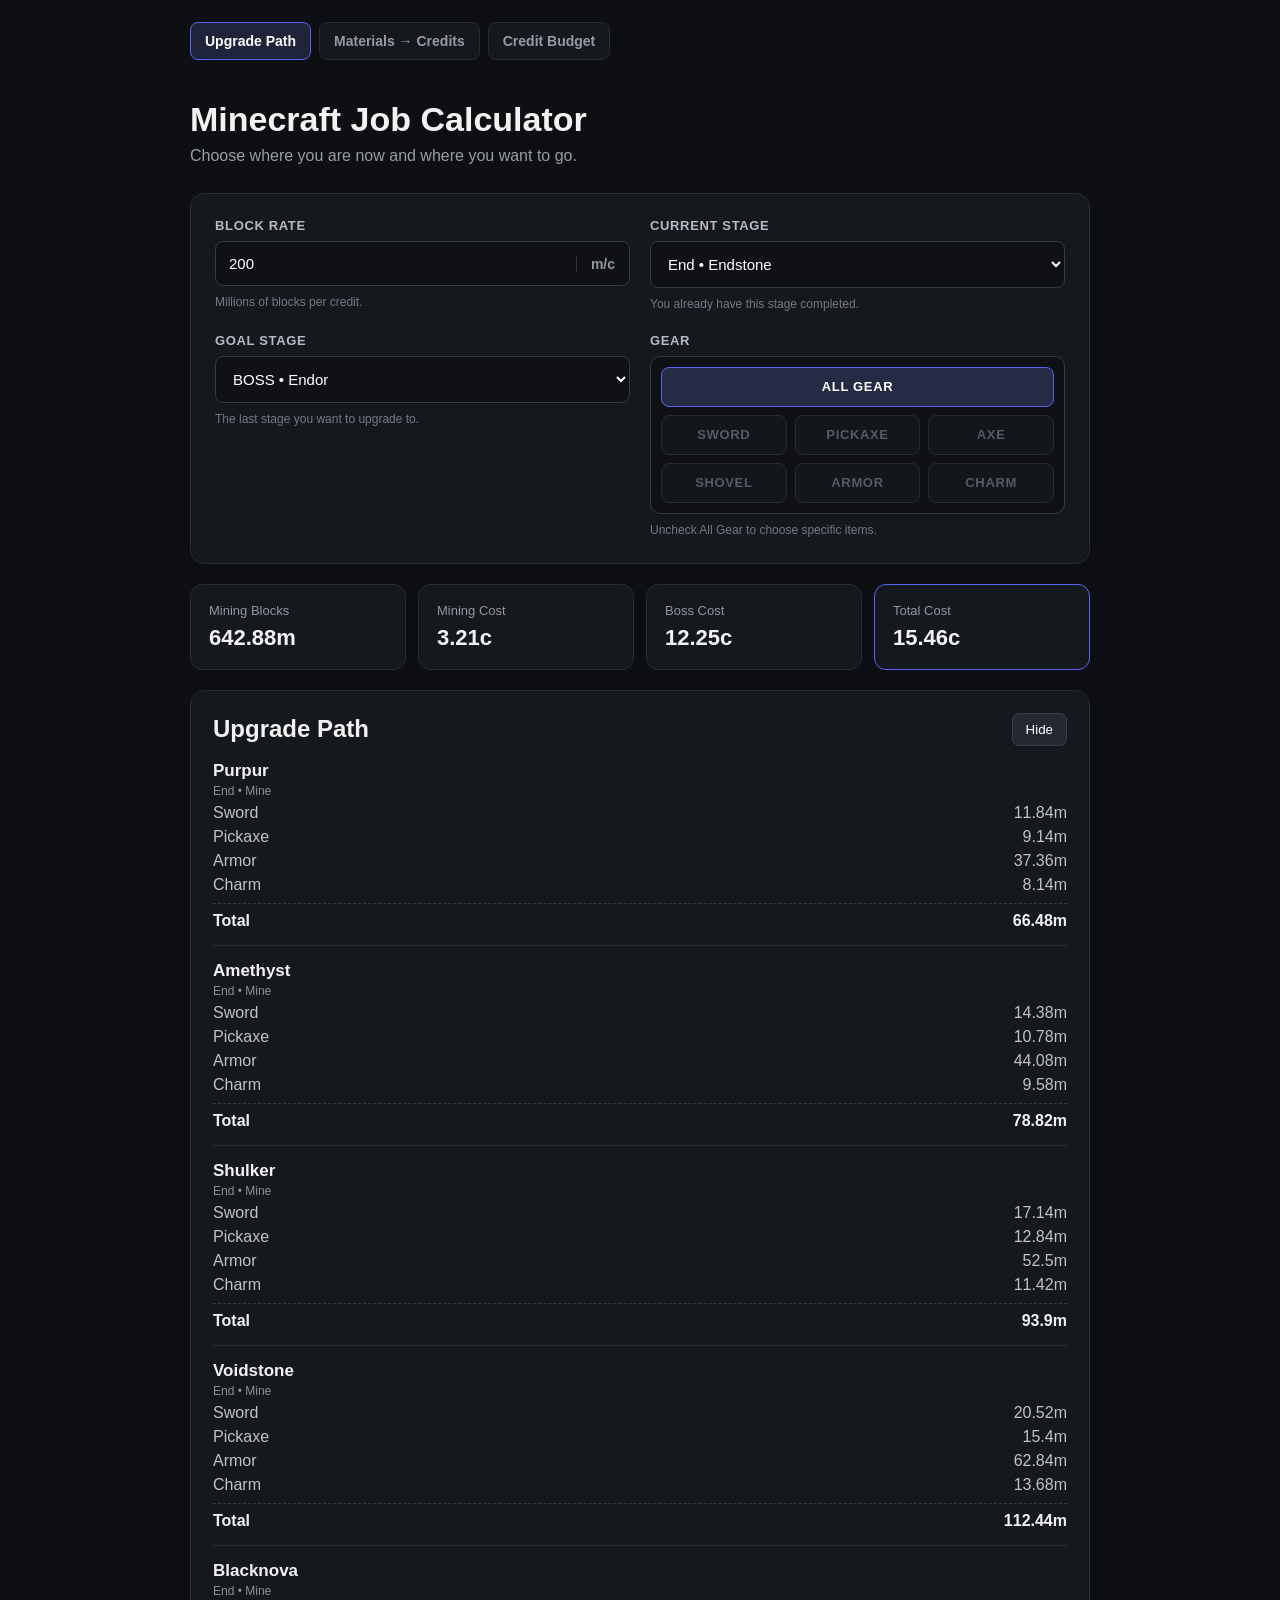
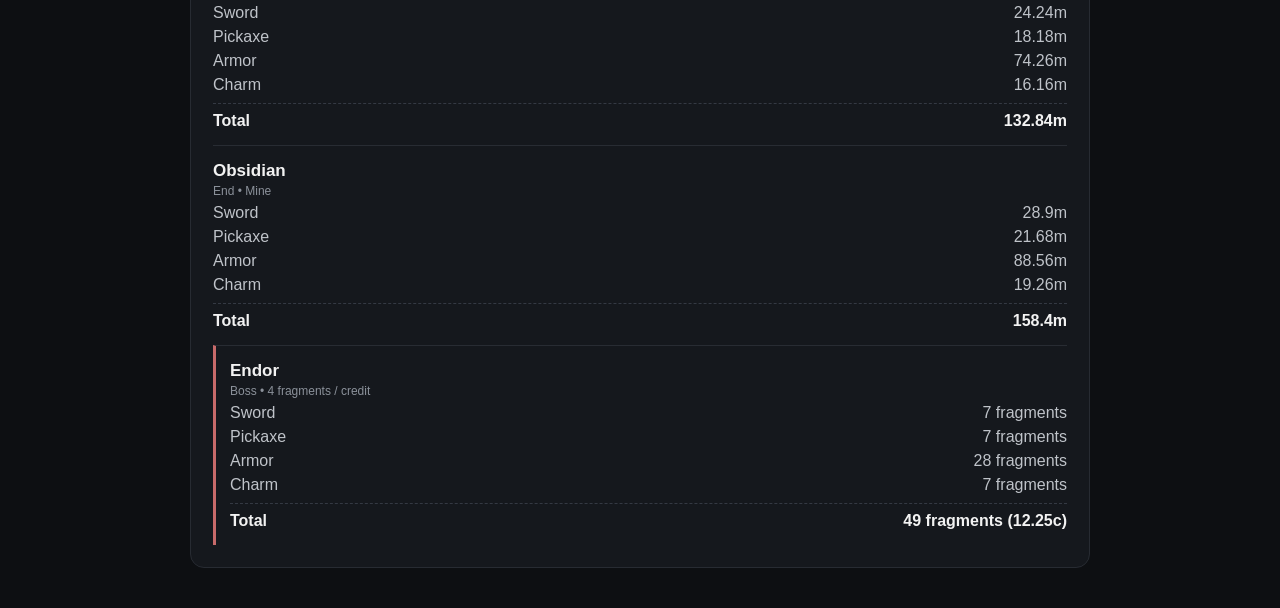
==== index.html @ 7564c840 "Update index.html" ====
<!DOCTYPE html>
<html lang="en">

<head>
    <meta charset="UTF-8">

    <meta
        name="viewport"
        content="width=device-width, initial-scale=1.0"
    >

    <title>Minecraft Job Calculator</title>

    <link rel="stylesheet" href="style.css">
</head>

<body>

    <nav class="site-nav">
        <a href="index.html" class="active">
            Upgrade Path
        </a>

        <a href="materials.html">
            Materials → Credits
        </a>

        <a href="budget.html">
            Credit Budget
        </a>
    </nav>

    <main class="container">

        <header>
            <h1>Minecraft Job Calculator</h1>

            <p>
                Choose where you are now and where you want to go.
            </p>
        </header>


        <section class="calculator">

            <div class="field">

                <label for="blockRate">
                    Block Rate
                </label>

                <div class="input-unit">

                    <input
                        type="number"
                        id="blockRate"
                        value="200"
                        min="0.01"
                        step="0.01"
                        placeholder="200"
                    >

                    <span>m/c</span>

                </div>

                <small>
                    Millions of blocks per credit.
                </small>

            </div>


            <div class="field">

                <label for="fromStage">
                    Current Stage
                </label>

                <select id="fromStage"></select>

                <small>
                    You already have this stage completed.
                </small>

            </div>


            <div class="field">

                <label for="toStage">
                    Goal Stage
                </label>

                <select id="toStage"></select>

                <small>
                    The last stage you want to upgrade to.
                </small>

            </div>


<div class="field gear-field">

    <label>
        Gear
    </label>

    <div class="gear-selector" id="gearSelector">

        <label class="gear-choice all-choice">

            <input
                type="checkbox"
                id="gearAll"
                value="all"
                checked
            >

            <span>
                All Gear
            </span>

        </label>


        <div class="gear-choice-grid">

            <label class="gear-choice">

                <input
                    type="checkbox"
                    class="gear-checkbox"
                    value="sword"
                    disabled
                >

                <span>
                    Sword
                </span>

            </label>


            <label class="gear-choice">

                <input
                    type="checkbox"
                    class="gear-checkbox"
                    value="pickaxe"
                    disabled
                >

                <span>
                    Pickaxe
                </span>

            </label>


            <label class="gear-choice">

                <input
                    type="checkbox"
                    class="gear-checkbox"
                    value="axe"
                    disabled
                >

                <span>
                    Axe
                </span>

            </label>


            <label class="gear-choice">

                <input
                    type="checkbox"
                    class="gear-checkbox"
                    value="shovel"
                    disabled
                >

                <span>
                    Shovel
                </span>

            </label>


            <label class="gear-choice">

                <input
                    type="checkbox"
                    class="gear-checkbox"
                    value="armor"
                    disabled
                >

                <span>
                    Armor
                </span>

            </label>


            <label class="gear-choice">

                <input
                    type="checkbox"
                    class="gear-checkbox"
                    value="charm"
                    disabled
                >

                <span>
                    Charm
                </span>

            </label>

        </div>

    </div>

    <small>
        Uncheck All Gear to choose specific items.
    </small>

</div>

        </section>


        <section class="results">

            <div class="result-card">

                <span>
                    Mining Blocks
                </span>

                <strong id="totalBlocks">
                    0
                </strong>

            </div>


            <div class="result-card">

                <span>
                    Mining Cost
                </span>

                <strong id="miningCredits">
                    0c
                </strong>

            </div>


            <div class="result-card">

                <span>
                    Boss Cost
                </span>

                <strong id="bossCredits">
                    0c
                </strong>

            </div>


            <div class="result-card total">

                <span>
                    Total Cost
                </span>

                <strong id="totalCredits">
                    0c
                </strong>

            </div>

        </section>


        <section class="breakdown-section">

            <div class="breakdown-header">

                <h2>
                    Upgrade Path
                </h2>

                <button id="toggleBreakdown">
                    Hide
                </button>

            </div>

            <div id="breakdown"></div>

        </section>

    </main>


<script src="data.js?v=2"></script>
<script src="script.js?v=2"></script>

</body>

</html>
---- style.css ----
* {
    box-sizing: border-box;
}

body {
    margin: 0;
    background: #0d0f12;
    color: #f2f2f2;
    font-family: Arial, Helvetica, sans-serif;
}

.container {
    width: min(900px, calc(100% - 32px));
    margin: 40px auto;
}

header {
    margin-bottom: 28px;
}

h1 {
    margin: 0;
    font-size: 34px;
}

header p {
    color: #989da6;
    margin-top: 8px;
}

.calculator {
    background: #15181d;
    border: 1px solid #272b32;
    border-radius: 14px;

    padding: 24px;

    display: grid;
    grid-template-columns: 1fr 1fr;
    gap: 20px;
}

.field {
    display: flex;
    flex-direction: column;
    gap: 8px;
}

.field label {
    font-size: 13px;
    font-weight: bold;
    color: #b5bac3;
    text-transform: uppercase;
    letter-spacing: .05em;
}

select {
    width: 100%;
    padding: 13px;

    color: white;
    background: #0f1115;

    border: 1px solid #343943;
    border-radius: 8px;

    font-size: 15px;
}

.results {
    margin-top: 20px;

    display: grid;
    grid-template-columns: repeat(4, 1fr);
    gap: 12px;
}

.result-card {
    background: #15181d;
    border: 1px solid #272b32;
    border-radius: 12px;

    padding: 18px;

    display: flex;
    flex-direction: column;
    gap: 7px;
}

.result-card span {
    color: #9298a1;
    font-size: 13px;
}

.result-card strong {
    font-size: 22px;
}

.result-card.total {
    border-color: #5865f2;
}

.breakdown-section {
    margin-top: 20px;

    background: #15181d;
    border: 1px solid #272b32;
    border-radius: 14px;

    padding: 22px;
}

.breakdown-header {
    display: flex;
    justify-content: space-between;
    align-items: center;
}

.breakdown-header h2 {
    margin: 0;
}

button {
    padding: 8px 13px;

    color: white;
    background: #242830;

    border: 1px solid #383e49;
    border-radius: 7px;

    cursor: pointer;
}

.world-title {
    margin-top: 28px;
    margin-bottom: 10px;

    color: #aaa;
    font-size: 13px;

    text-transform: uppercase;
    letter-spacing: .08em;
}

.stage {
    border-top: 1px solid #282c33;
    padding: 15px 0;
}

.stage:first-child {
    border-top: none;
}

.stage-name {
    font-size: 17px;
    font-weight: bold;
}

.stage-type {
    color: #8b919a;
    font-size: 12px;
    margin-top: 3px;
}

.item-row {
    margin-top: 6px;

    display: flex;
    justify-content: space-between;

    color: #bfc3c9;
}

.stage-total {
    margin-top: 9px;
    padding-top: 8px;

    border-top: 1px dashed #343943;

    display: flex;
    justify-content: space-between;

    font-weight: bold;
}

.boss {
    border-left: 3px solid #c76a6a;
    padding-left: 14px;
}

.warning {
    color: #e5b567;
    font-size: 13px;
    margin-top: 7px;
}

@media (max-width: 700px) {

    .calculator {
        grid-template-columns: 1fr;
    }

    .results {
        grid-template-columns: 1fr 1fr;
    }
}

@media (max-width: 450px) {

    .results {
        grid-template-columns: 1fr;
    }
}

.field small {
    color: #737983;
    font-size: 12px;
    line-height: 1.4;
}

.input-unit {
    display: flex;
    align-items: center;

    background: #0f1115;
    border: 1px solid #343943;
    border-radius: 8px;

    overflow: hidden;
}

.input-unit input {
    flex: 1;
    min-width: 0;

    padding: 13px;

    background: transparent;
    color: white;

    border: none;
    outline: none;

    font-size: 15px;
}

.input-unit:focus-within {
    border-color: #5865f2;
}

.input-unit span {
    padding: 0 14px;

    color: #9298a1;
    font-size: 14px;
    font-weight: bold;

    border-left: 1px solid #343943;
}
.site-nav {
    width: min(900px, calc(100% - 32px));
    margin: 22px auto 0;

    display: flex;
    gap: 8px;

    overflow-x: auto;
}

.site-nav a {
    padding: 10px 14px;

    color: #949aa4;
    text-decoration: none;

    background: #15181d;
    border: 1px solid #272b32;
    border-radius: 8px;

    font-size: 14px;
    font-weight: 600;

    white-space: nowrap;

    transition:
        background 0.15s ease,
        color 0.15s ease,
        border-color 0.15s ease;
}

.site-nav a:hover {
    color: #ffffff;
    background: #1c2026;
}

.site-nav a.active {
    color: #ffffff;
    border-color: #5865f2;
    background: #20243a;
}
.normal-input {
    width: 100%;

    padding: 13px 14px;

    color: #f2f2f2;
    background: #0f1115;

    border: 1px solid #343943;
    border-radius: 9px;

    outline: none;

    font-size: 16px;

    transition:
        border-color 0.15s ease,
        box-shadow 0.15s ease;
}

.normal-input:focus {
    border-color: #5865f2;

    box-shadow:
        0 0 0 3px
        rgba(88, 101, 242, 0.12);
}

.quick-results {
    grid-template-columns:
        repeat(2, 1fr);
}

@media (max-width: 600px) {

    .quick-results {
        grid-template-columns: 1fr;
    }

}
/* ---------- POLISHED NUMBER INPUTS ---------- */

.unit-input {
    display: flex;
    align-items: stretch;

    width: 100%;
    min-height: 48px;

    background: #0f1115;
    border: 1px solid #343943;
    border-radius: 10px;

    overflow: hidden;

    transition:
        border-color 0.15s ease,
        box-shadow 0.15s ease;
}

.unit-input:focus-within {
    border-color: #5865f2;

    box-shadow:
        0 0 0 3px rgba(88, 101, 242, 0.12);
}

.unit-input input {
    flex: 1;
    min-width: 0;

    padding: 12px 14px;

    border: none;
    outline: none;

    color: #f2f2f2;
    background: transparent;

    font-size: 17px;
    font-weight: 600;
}

.unit-input input::placeholder {
    color: #555b65;
}

.unit-label {
    display: flex;
    align-items: center;
    justify-content: center;

    min-width: 78px;
    padding: 0 14px;

    background: #191d23;
    border-left: 1px solid #343943;

    color: #9399a3;

    font-size: 13px;
    font-weight: 600;

    white-space: nowrap;
}

.unit-label strong {
    margin-right: 4px;

    color: #f2f2f2;
    font-size: 15px;
}


/* ---------- MULTI GEAR SELECTOR ---------- */

.gear-selector {
    padding: 10px;

    background: #0f1115;
    border: 1px solid #343943;
    border-radius: 10px;
}

.gear-choice-grid {
    display: grid;
    grid-template-columns: repeat(3, 1fr);

    gap: 8px;

    margin-top: 8px;
}

.gear-choice {
    position: relative;

    display: block;

    cursor: pointer;
}

.gear-choice input {
    position: absolute;
    opacity: 0;
    pointer-events: none;
}

.gear-choice span {
    display: flex;
    align-items: center;
    justify-content: center;

    min-height: 40px;
    padding: 9px 10px;

    background: #181b20;
    border: 1px solid #30353d;
    border-radius: 8px;

    color: #a7adb6;

    font-size: 13px;
    font-weight: 600;

    transition:
        color 0.15s ease,
        background 0.15s ease,
        border-color 0.15s ease;
}

.gear-choice input:checked + span {
    color: #ffffff;

    background: #252a45;
    border-color: #5865f2;
}

.gear-choice input:disabled + span {
    color: #555b64;
    background: #13161a;
    border-color: #272b31;

    cursor: not-allowed;
}

.all-choice span {
    width: 100%;
}

@media (max-width: 550px) {

    .gear-choice-grid {
        grid-template-columns: repeat(2, 1fr);
    }

}
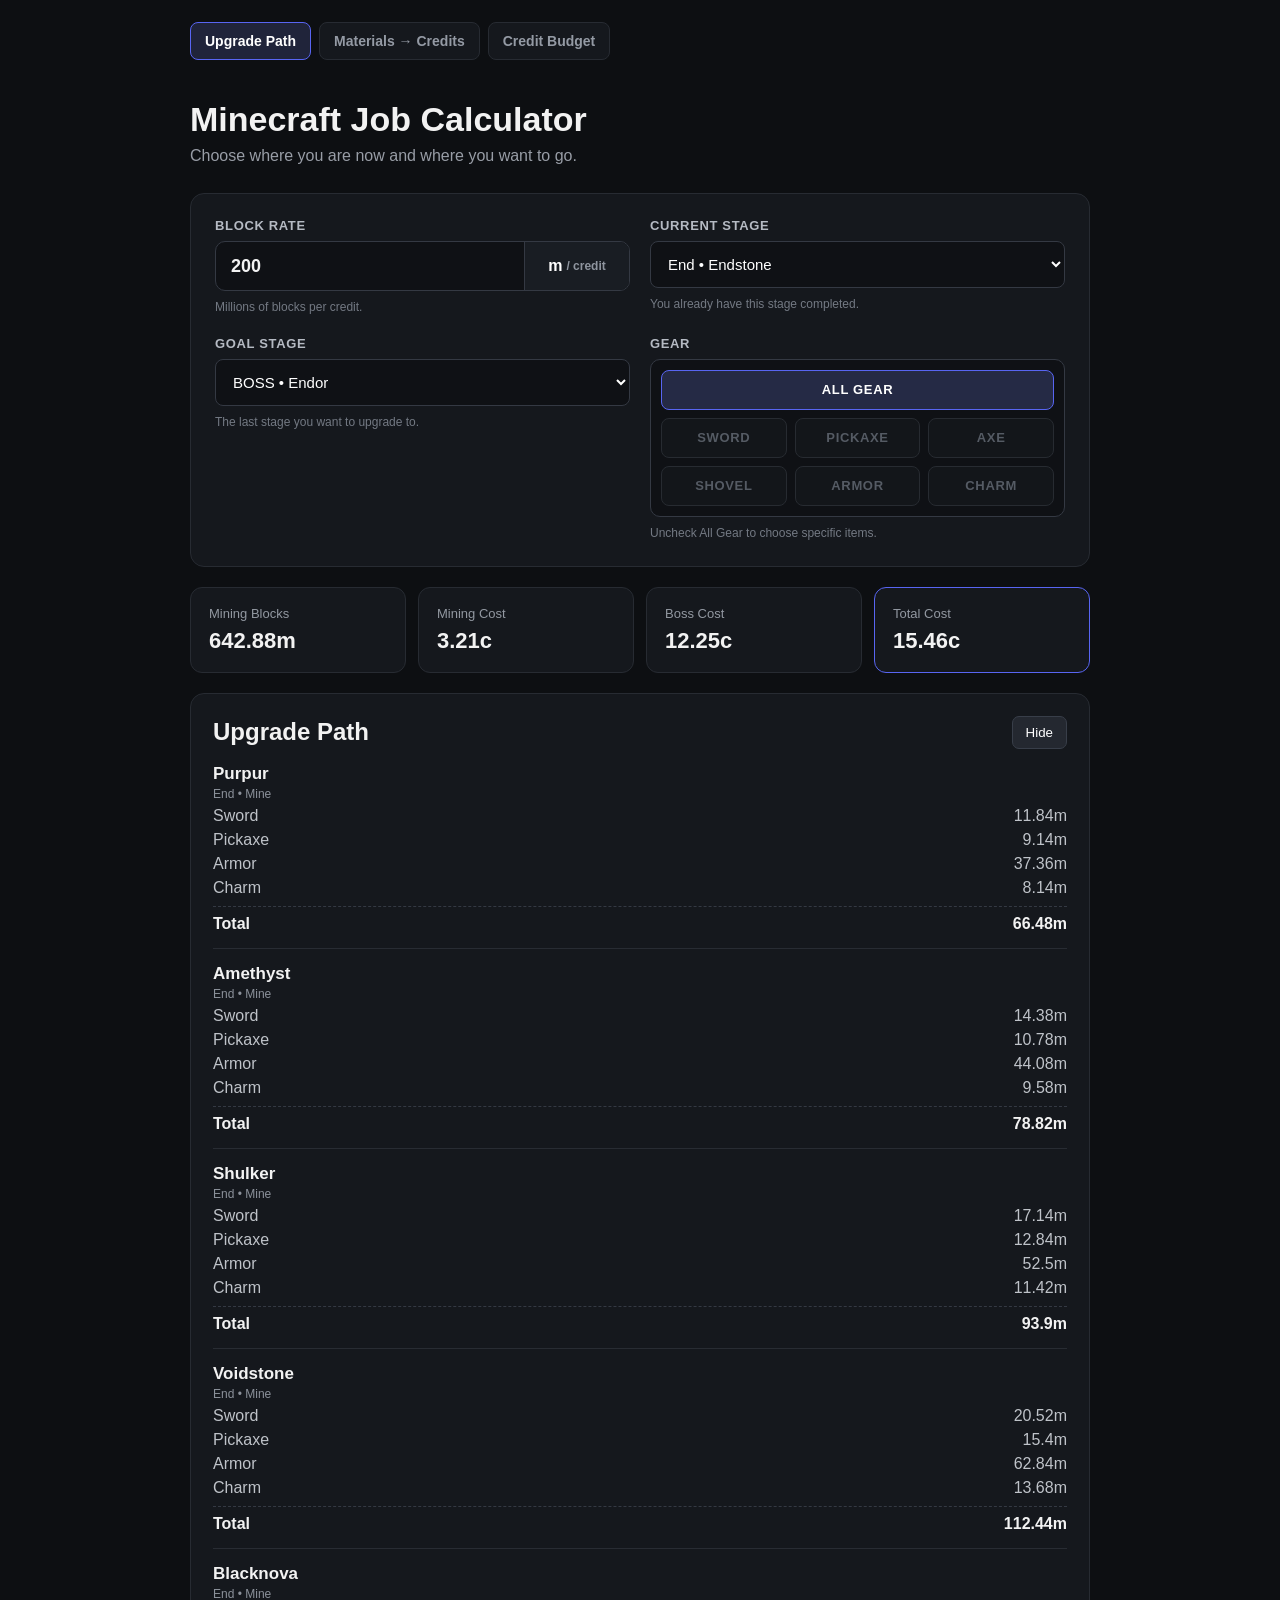
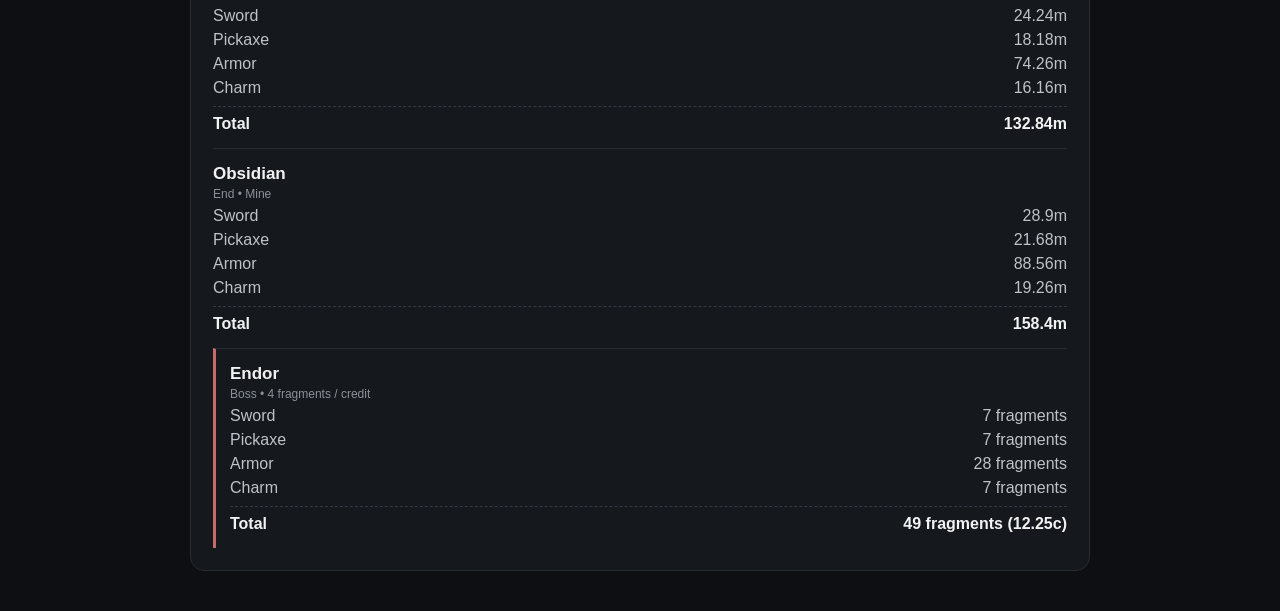
==== commit bea9a20b: "Update index.html" ====
--- a/index.html
+++ b/index.html
@@ -11,7 +11,7 @@
 
     <title>Minecraft Job Calculator</title>
 
-    <link rel="stylesheet" href="style.css">
+    <link rel="stylesheet" href="style.css?v=5">
 </head>
 
 <body>
@@ -49,18 +49,21 @@
                     Block Rate
                 </label>
 
-                <div class="input-unit">
+                <div class="rate-control">
 
                     <input
+                        id="blockRate"
                         type="number"
-                        id="blockRate"
                         value="200"
                         min="0.01"
                         step="0.01"
                         placeholder="200"
                     >
 
-                    <span>m/c</span>
+                    <div class="rate-unit">
+                        <strong>m</strong>
+                        <span>/ credit</span>
+                    </div>
 
                 </div>
 
@@ -101,136 +104,139 @@
             </div>
 
 
-<div class="field gear-field">
-
-    <label>
-        Gear
-    </label>
-
-    <div class="gear-selector" id="gearSelector">
-
-        <label class="gear-choice all-choice">
-
-            <input
-                type="checkbox"
-                id="gearAll"
-                value="all"
-                checked
-            >
-
-            <span>
-                All Gear
-            </span>
-
-        </label>
-
-
-        <div class="gear-choice-grid">
-
-            <label class="gear-choice">
-
-                <input
-                    type="checkbox"
-                    class="gear-checkbox"
-                    value="sword"
-                    disabled
+            <div class="field gear-field">
+
+                <label>
+                    Gear
+                </label>
+
+                <div
+                    class="gear-selector"
+                    id="gearSelector"
                 >
 
-                <span>
-                    Sword
-                </span>
-
-            </label>
-
-
-            <label class="gear-choice">
-
-                <input
-                    type="checkbox"
-                    class="gear-checkbox"
-                    value="pickaxe"
-                    disabled
-                >
-
-                <span>
-                    Pickaxe
-                </span>
-
-            </label>
-
-
-            <label class="gear-choice">
-
-                <input
-                    type="checkbox"
-                    class="gear-checkbox"
-                    value="axe"
-                    disabled
-                >
-
-                <span>
-                    Axe
-                </span>
-
-            </label>
-
-
-            <label class="gear-choice">
-
-                <input
-                    type="checkbox"
-                    class="gear-checkbox"
-                    value="shovel"
-                    disabled
-                >
-
-                <span>
-                    Shovel
-                </span>
-
-            </label>
-
-
-            <label class="gear-choice">
-
-                <input
-                    type="checkbox"
-                    class="gear-checkbox"
-                    value="armor"
-                    disabled
-                >
-
-                <span>
-                    Armor
-                </span>
-
-            </label>
-
-
-            <label class="gear-choice">
-
-                <input
-                    type="checkbox"
-                    class="gear-checkbox"
-                    value="charm"
-                    disabled
-                >
-
-                <span>
-                    Charm
-                </span>
-
-            </label>
-
-        </div>
-
-    </div>
-
-    <small>
-        Uncheck All Gear to choose specific items.
-    </small>
-
-</div>
+                    <label class="gear-choice all-choice">
+
+                        <input
+                            type="checkbox"
+                            id="gearAll"
+                            value="all"
+                            checked
+                        >
+
+                        <span>
+                            All Gear
+                        </span>
+
+                    </label>
+
+
+                    <div class="gear-choice-grid">
+
+                        <label class="gear-choice">
+
+                            <input
+                                type="checkbox"
+                                class="gear-checkbox"
+                                value="sword"
+                                disabled
+                            >
+
+                            <span>
+                                Sword
+                            </span>
+
+                        </label>
+
+
+                        <label class="gear-choice">
+
+                            <input
+                                type="checkbox"
+                                class="gear-checkbox"
+                                value="pickaxe"
+                                disabled
+                            >
+
+                            <span>
+                                Pickaxe
+                            </span>
+
+                        </label>
+
+
+                        <label class="gear-choice">
+
+                            <input
+                                type="checkbox"
+                                class="gear-checkbox"
+                                value="axe"
+                                disabled
+                            >
+
+                            <span>
+                                Axe
+                            </span>
+
+                        </label>
+
+
+                        <label class="gear-choice">
+
+                            <input
+                                type="checkbox"
+                                class="gear-checkbox"
+                                value="shovel"
+                                disabled
+                            >
+
+                            <span>
+                                Shovel
+                            </span>
+
+                        </label>
+
+
+                        <label class="gear-choice">
+
+                            <input
+                                type="checkbox"
+                                class="gear-checkbox"
+                                value="armor"
+                                disabled
+                            >
+
+                            <span>
+                                Armor
+                            </span>
+
+                        </label>
+
+
+                        <label class="gear-choice">
+
+                            <input
+                                type="checkbox"
+                                class="gear-checkbox"
+                                value="charm"
+                                disabled
+                            >
+
+                            <span>
+                                Charm
+                            </span>
+
+                        </label>
+
+                    </div>
+
+                </div>
+
+                <small>
+                    Uncheck All Gear to choose specific items.
+                </small>
+
+            </div>
 
         </section>
 
@@ -312,8 +318,8 @@
     </main>
 
 
-<script src="data.js?v=2"></script>
-<script src="script.js?v=2"></script>
+    <script src="data.js?v=2"></script>
+    <script src="script.js?v=2"></script>
 
 </body>
 
--- a/style.css
+++ b/style.css
@@ -495,3 +495,74 @@
     }
 
 }
+.rate-control {
+    display: flex;
+    align-items: stretch;
+
+    width: 100%;
+    min-height: 50px;
+
+    background: #0f1115;
+    border: 1px solid #343943;
+    border-radius: 10px;
+
+    overflow: hidden;
+
+    transition:
+        border-color 0.15s ease,
+        box-shadow 0.15s ease;
+}
+
+.rate-control:hover {
+    border-color: #444a55;
+}
+
+.rate-control:focus-within {
+    border-color: #5865f2;
+
+    box-shadow:
+        0 0 0 3px rgba(88, 101, 242, 0.12);
+}
+
+.rate-control input {
+    flex: 1;
+    min-width: 0;
+
+    padding: 12px 15px;
+
+    border: none;
+    outline: none;
+
+    background: transparent;
+    color: #f2f2f2;
+
+    font-size: 18px;
+    font-weight: 600;
+}
+
+.rate-unit {
+    display: flex;
+    align-items: center;
+    justify-content: center;
+    gap: 4px;
+
+    min-width: 105px;
+    padding: 0 14px;
+
+    background: #191d23;
+    border-left: 1px solid #343943;
+
+    white-space: nowrap;
+}
+
+.rate-unit strong {
+    color: #ffffff;
+    font-size: 16px;
+    font-weight: 700;
+}
+
+.rate-unit span {
+    color: #8f959f;
+    font-size: 12px;
+    font-weight: 600;
+}
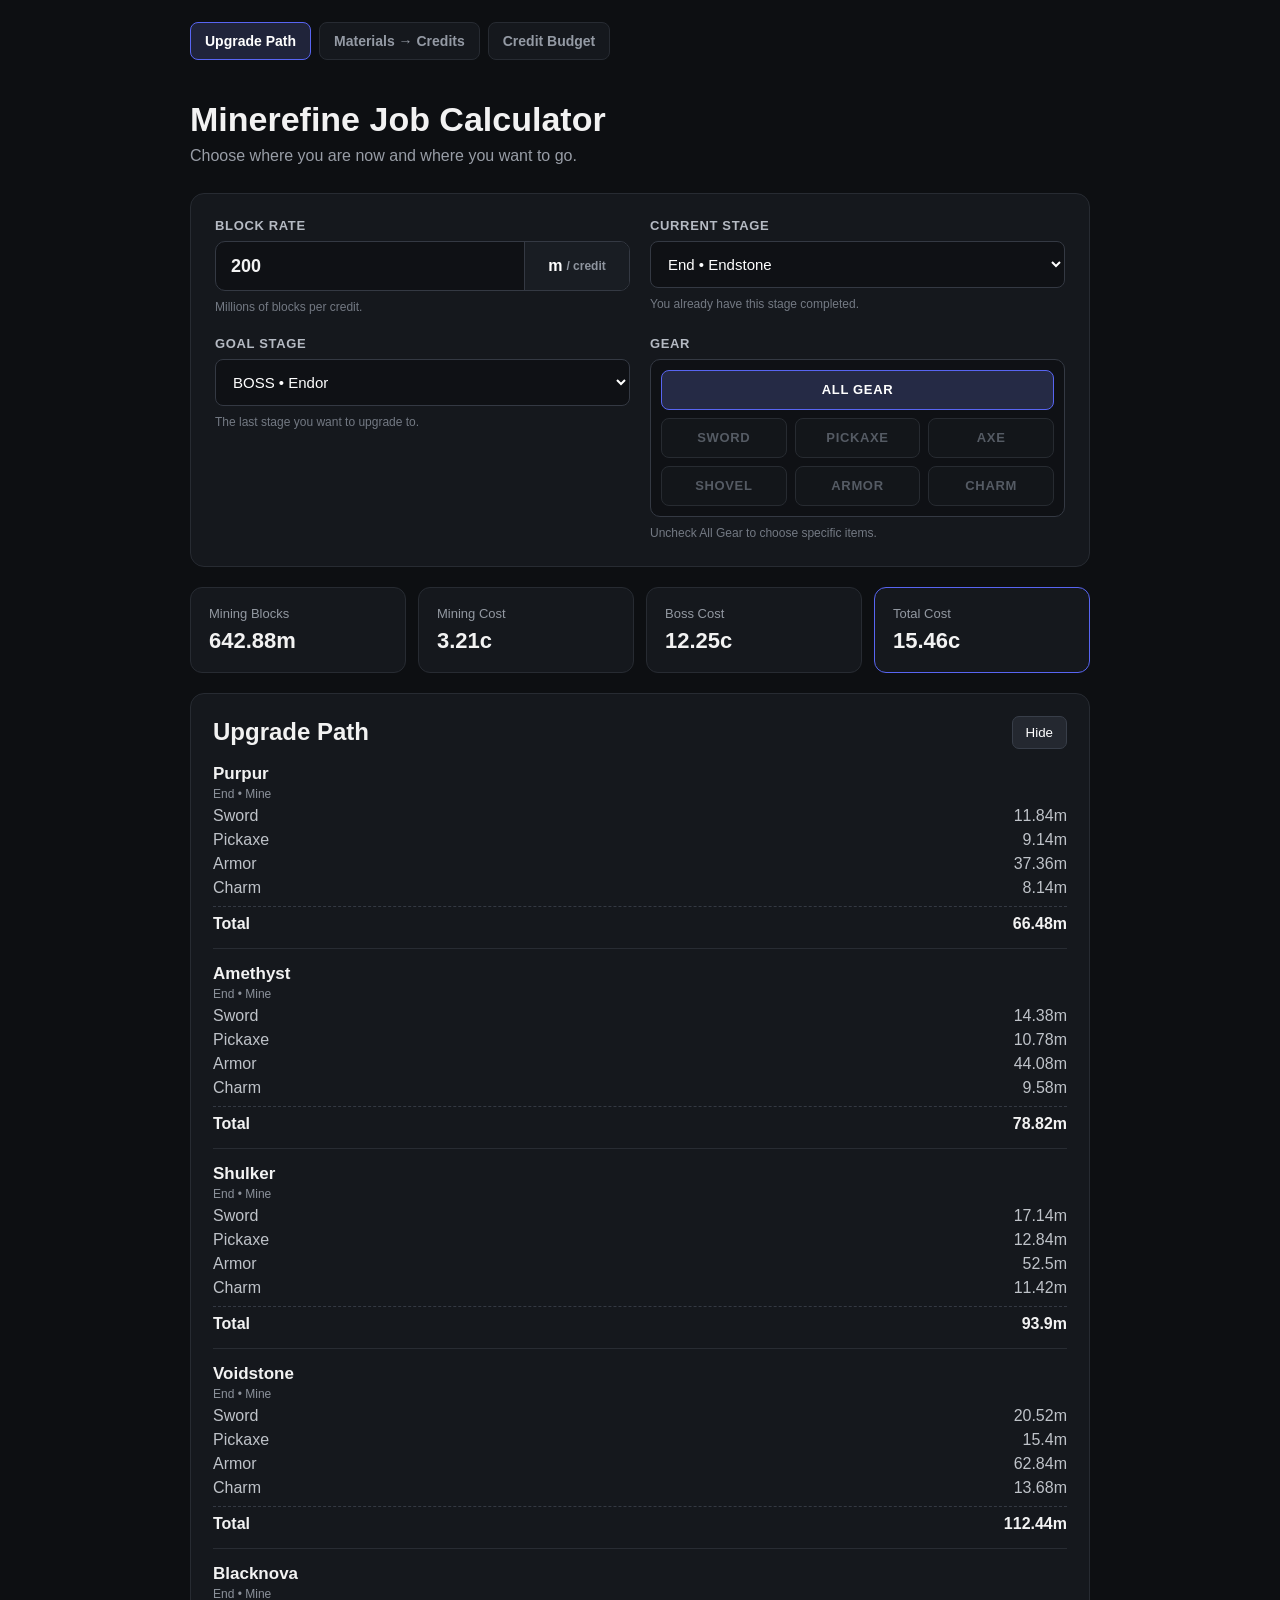
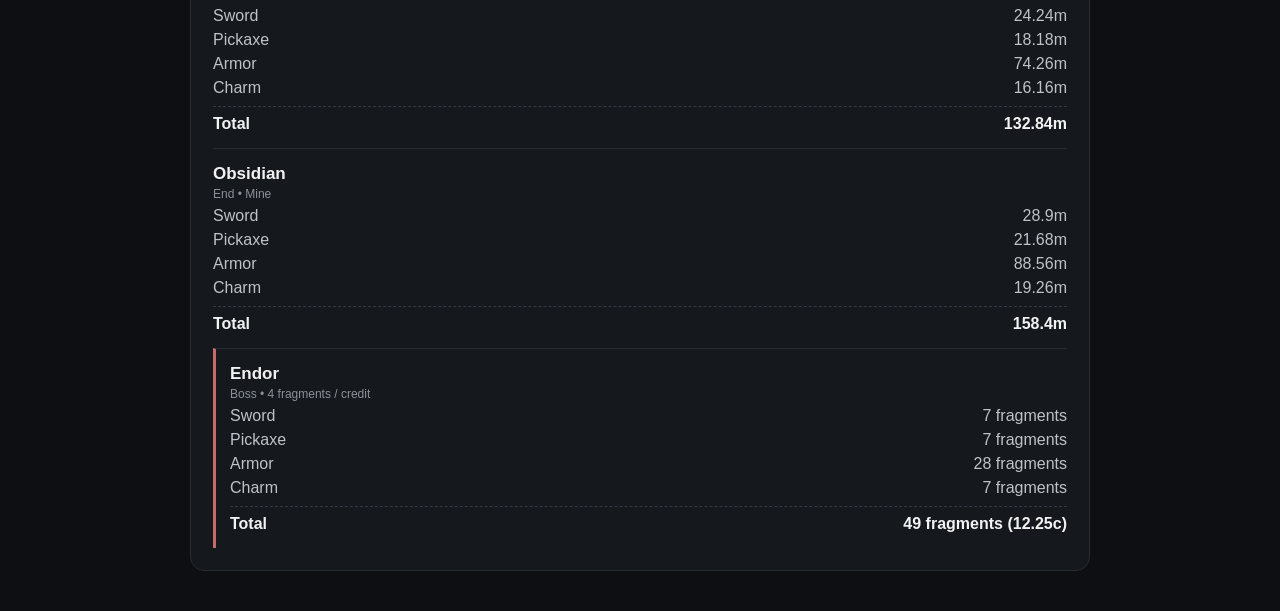
==== commit c545a634: "Update index.html" ====
--- a/index.html
+++ b/index.html
@@ -9,7 +9,7 @@
         content="width=device-width, initial-scale=1.0"
     >
 
-    <title>Minecraft Job Calculator</title>
+    <title>Minerefine Job Calculator</title>
 
     <link rel="stylesheet" href="style.css?v=5">
 </head>
@@ -33,7 +33,7 @@
     <main class="container">
 
         <header>
-            <h1>Minecraft Job Calculator</h1>
+            <h1>Minerefine Job Calculator</h1>
 
             <p>
                 Choose where you are now and where you want to go.
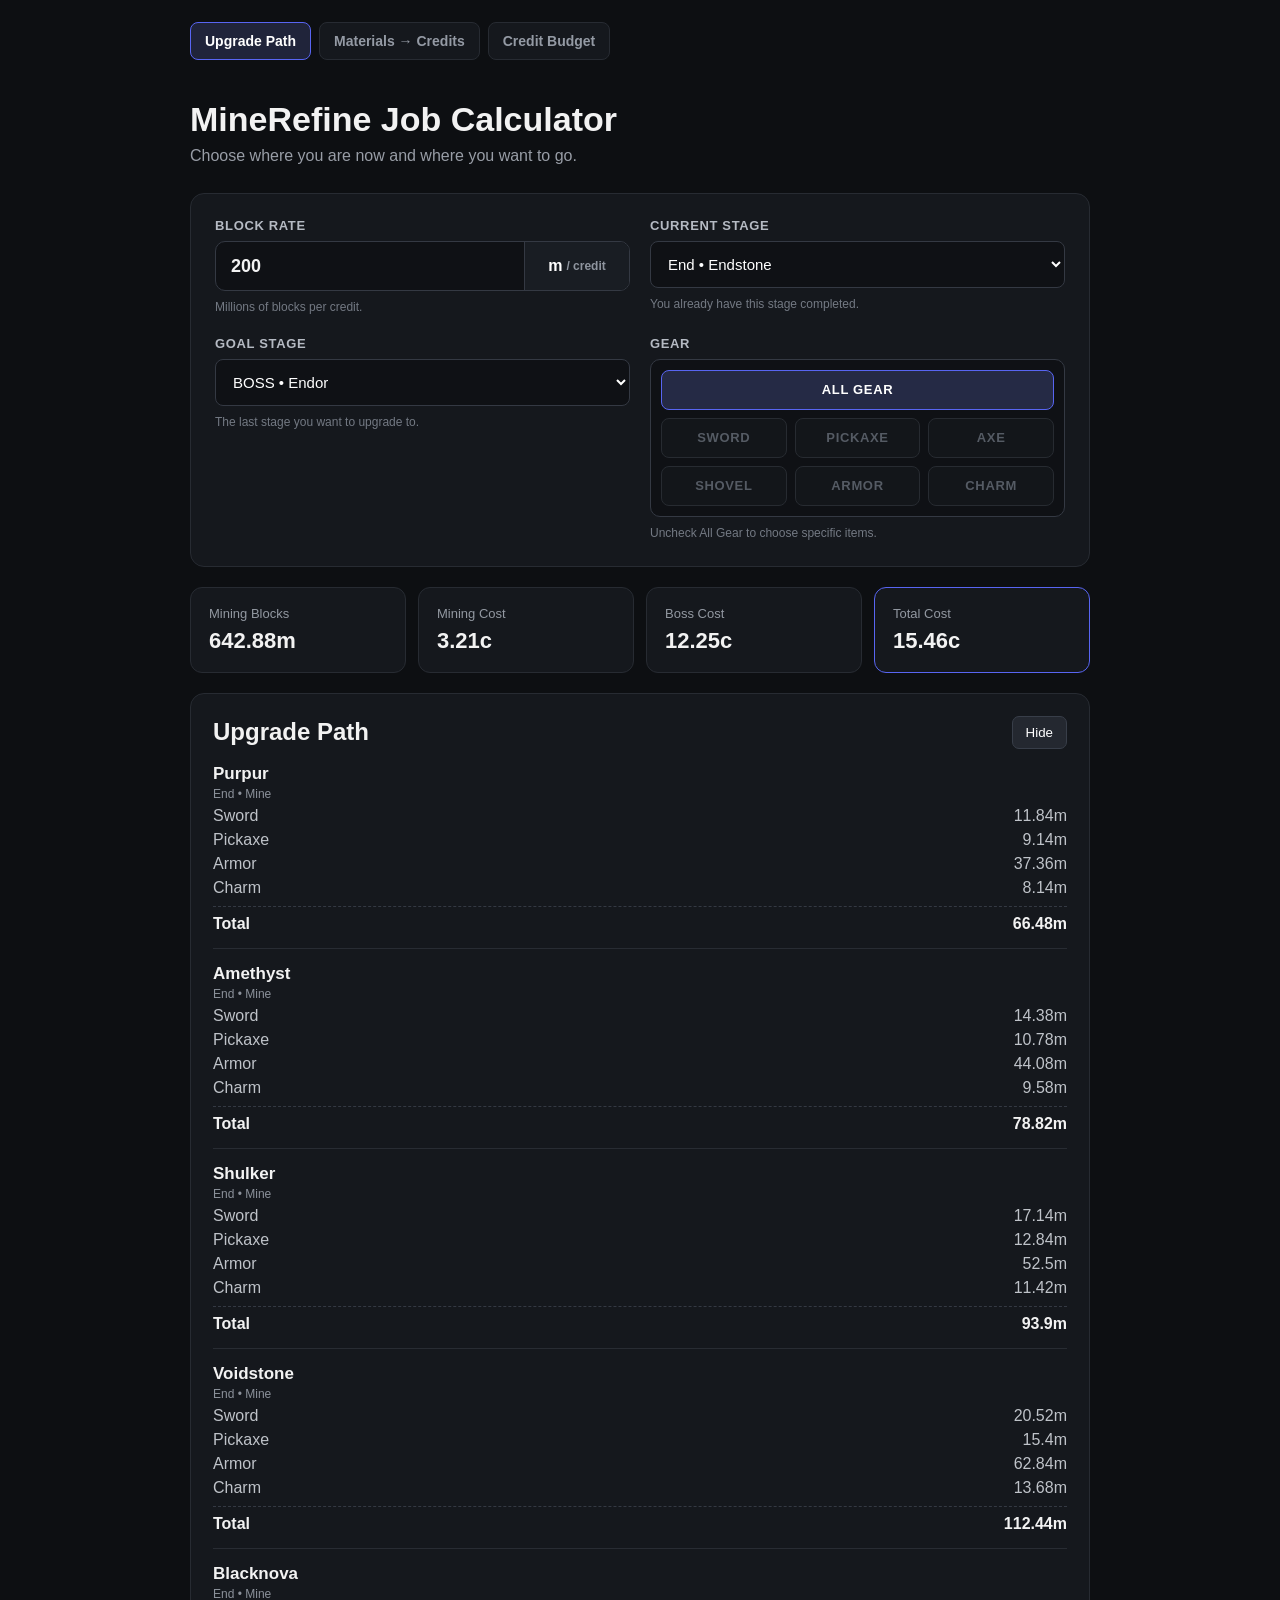
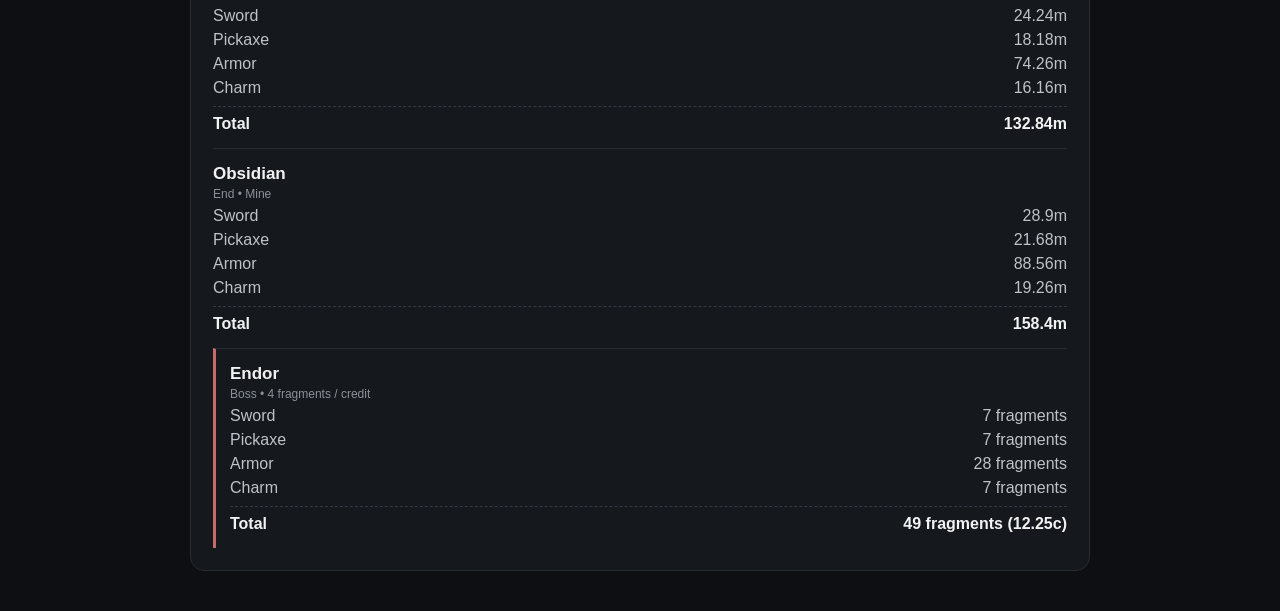
==== commit bc4258fb: "Update index.html" ====
--- a/index.html
+++ b/index.html
@@ -9,7 +9,7 @@
         content="width=device-width, initial-scale=1.0"
     >
 
-    <title>Minerefine Job Calculator</title>
+    <title>MineRefine Job Calculator</title>
 
     <link rel="stylesheet" href="style.css?v=5">
 </head>
@@ -33,7 +33,7 @@
     <main class="container">
 
         <header>
-            <h1>Minerefine Job Calculator</h1>
+            <h1>MineRefine Job Calculator</h1>
 
             <p>
                 Choose where you are now and where you want to go.
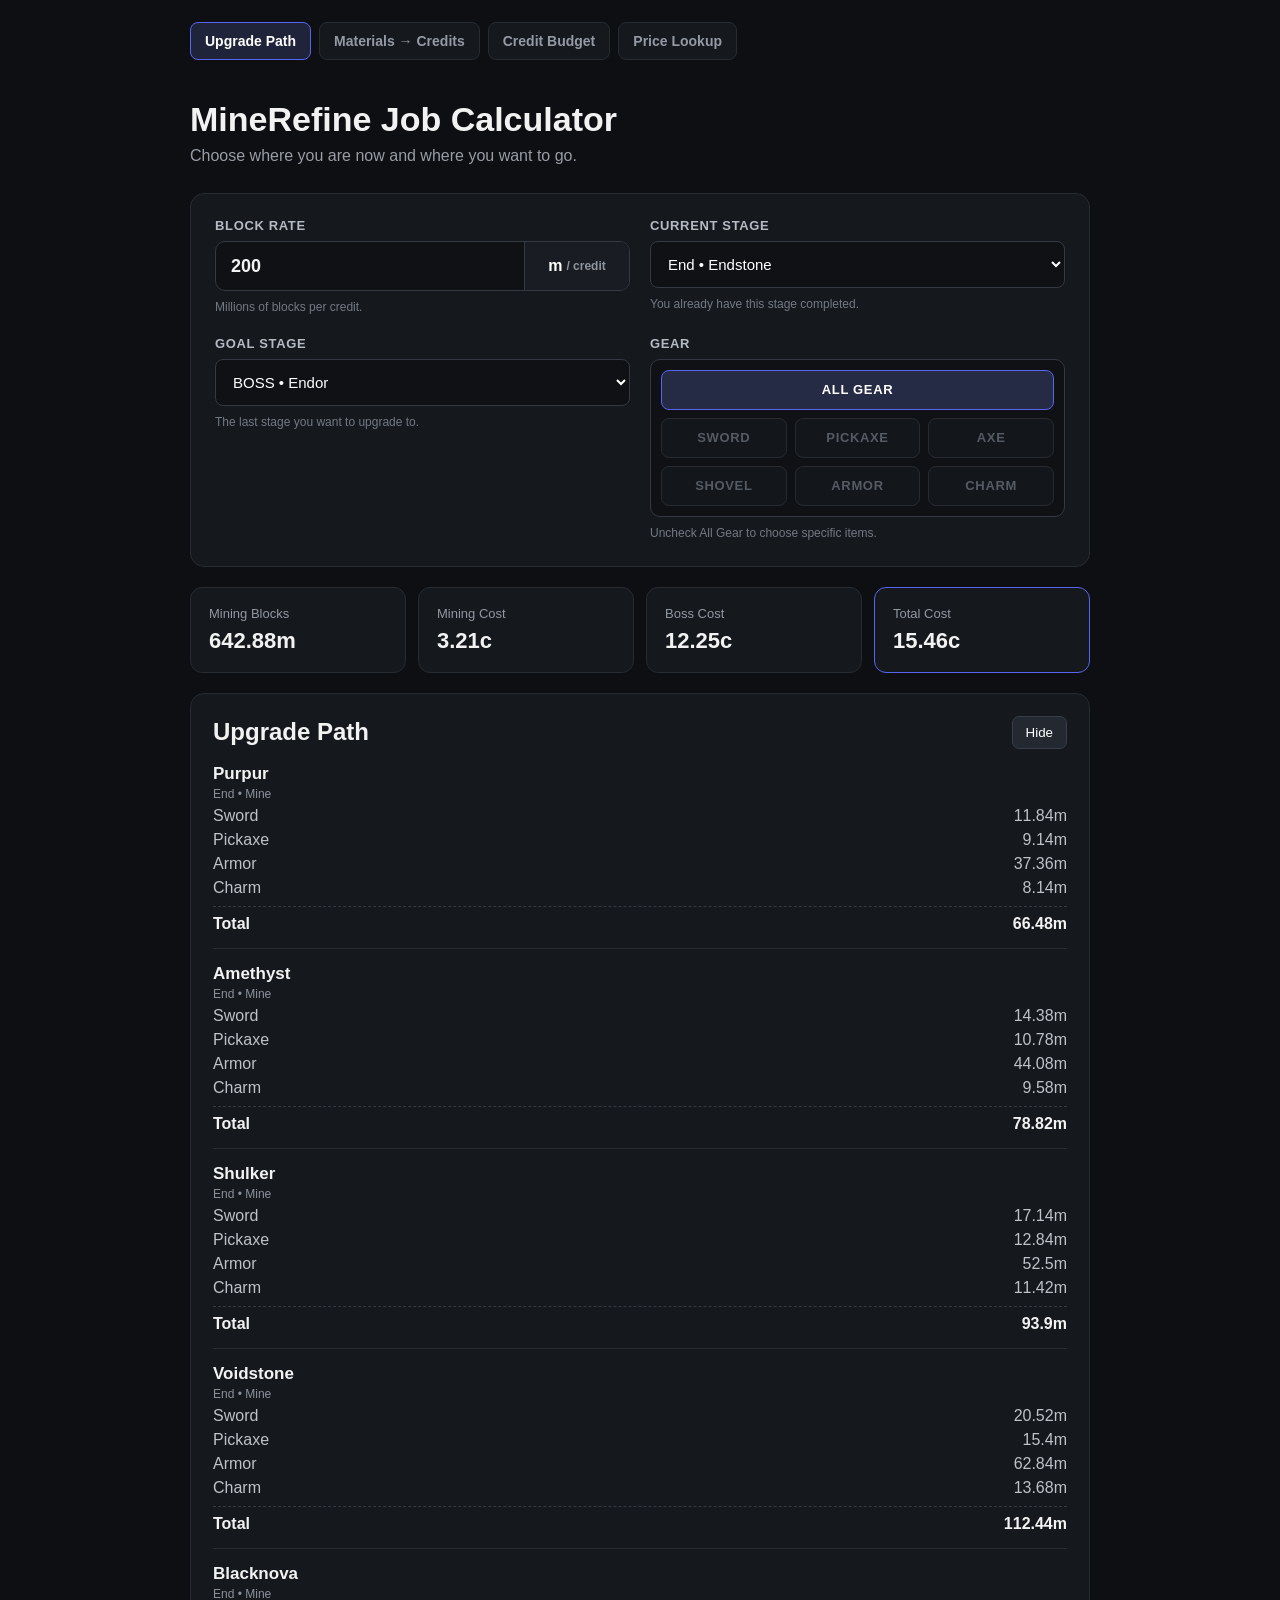
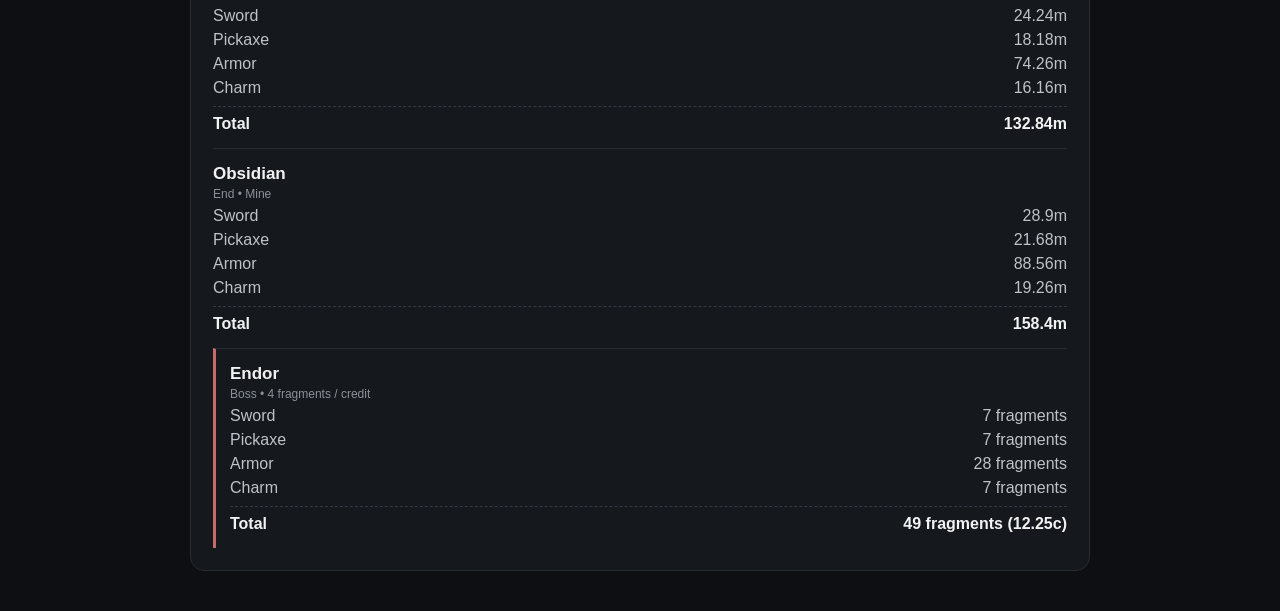
==== commit ac7f3a10: "Update index.html" ====
--- a/index.html
+++ b/index.html
@@ -27,8 +27,11 @@
 
         <a href="budget.html">
             Credit Budget
-        </a>
-    </nav>
+
+        <a href="prices.html">
+    Price Lookup
+    </a>
+</nav>
 
     <main class="container">
 
--- a/style.css
+++ b/style.css
@@ -566,3 +566,177 @@
     font-size: 12px;
     font-weight: 600;
 }
+/* ---------- PRICE LOOKUP ---------- */
+
+.price-search-wrap {
+    position: relative;
+}
+
+.price-results {
+    margin-top: 20px;
+
+    display: flex;
+    flex-direction: column;
+
+    gap: 9px;
+}
+
+.price-card {
+    display: flex;
+    align-items: center;
+    justify-content: space-between;
+
+    gap: 16px;
+
+    padding: 16px 18px;
+
+    background: #15181d;
+
+    border: 1px solid #272b32;
+    border-radius: 11px;
+
+    transition:
+        background 0.15s ease,
+        border-color 0.15s ease;
+}
+
+.price-card:hover {
+    background: #191d22;
+    border-color: #373c45;
+}
+
+.price-info {
+    display: flex;
+    flex-direction: column;
+
+    gap: 4px;
+
+    min-width: 0;
+}
+
+.price-name {
+    color: #f2f2f2;
+
+    font-size: 16px;
+    font-weight: 700;
+}
+
+.price-category {
+    color: #7f858f;
+
+    font-size: 12px;
+}
+
+.price-value {
+    flex-shrink: 0;
+
+    min-width: 66px;
+
+    padding: 7px 10px;
+
+    text-align: center;
+
+    color: #ffffff;
+    background: #252a45;
+
+    border: 1px solid #5865f2;
+    border-radius: 7px;
+
+    font-size: 14px;
+    font-weight: 700;
+}
+
+.price-tbd {
+    color: #e5b567;
+    background: #211e17;
+    border-color: #5d5031;
+}
+
+
+/* ---------- AUTOCOMPLETE ---------- */
+
+.price-suggestions {
+    position: absolute;
+
+    top: calc(100% + 6px);
+    left: 0;
+    right: 0;
+
+    display: none;
+
+    padding: 6px;
+
+    background: #15181d;
+
+    border: 1px solid #343943;
+    border-radius: 10px;
+
+    box-shadow:
+        0 10px 30px rgba(0, 0, 0, 0.35);
+
+    z-index: 100;
+}
+
+.price-suggestions.show {
+    display: block;
+}
+
+.price-suggestion {
+    width: 100%;
+
+    display: flex;
+    align-items: center;
+    justify-content: space-between;
+
+    gap: 14px;
+
+    padding: 10px 11px;
+
+    background: transparent;
+    color: #d9dce1;
+
+    border: none;
+    border-radius: 7px;
+
+    text-align: left;
+
+    cursor: pointer;
+}
+
+.price-suggestion:hover {
+    background: #20242b;
+}
+
+.price-suggestion span {
+    overflow: hidden;
+
+    font-size: 14px;
+    font-weight: 600;
+
+    text-overflow: ellipsis;
+    white-space: nowrap;
+}
+
+.price-suggestion strong {
+    flex-shrink: 0;
+
+    color: #9da3ad;
+
+    font-size: 12px;
+    font-weight: 700;
+}
+
+
+/* ---------- MOBILE ---------- */
+
+@media (max-width: 500px) {
+
+    .price-card {
+        padding: 14px;
+    }
+
+    .price-name {
+        font-size: 14px;
+    }
+
+}
